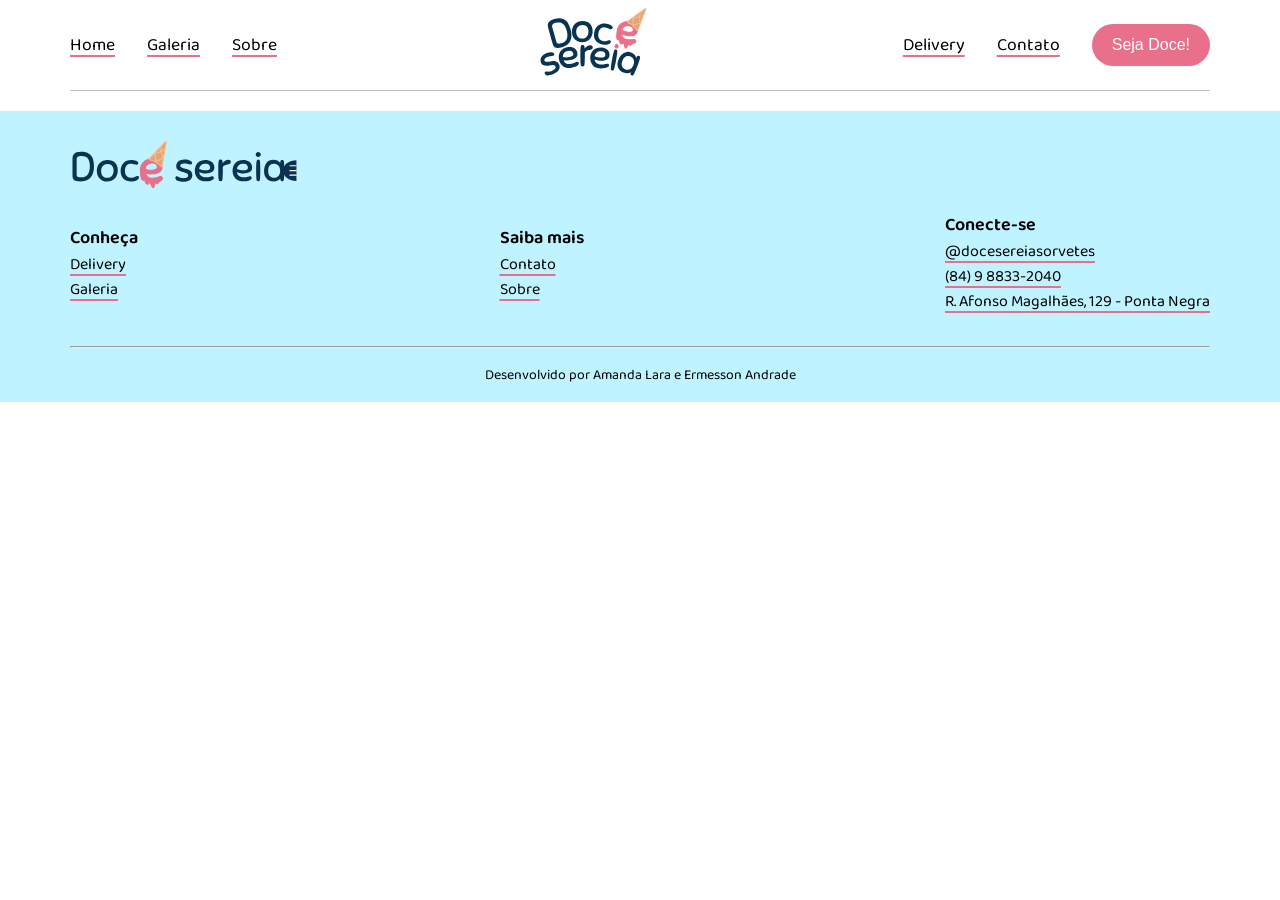
==== index.html @ 3582ae05 "responsive header" ====
<!DOCTYPE html>
<html lang="pt-br">
<head>
    <meta charset="UTF-8">
    <meta name="viewport" content="width=device-width, initial-scale=1.0">
    <title>Doce Sereia</title>
    <link rel="shortcut icon" href="assets/icons/favicon.png" type="image/x-icon">
    <link rel="stylesheet" href="../styles/main.css">
    <link rel="stylesheet" href="https://cdnjs.cloudflare.com/ajax/libs/font-awesome/5.15.4/css/all.min.css">
</head>
<body>
    <header class="">
        <div class="header-desktop container flex-row">
            <nav class="nav-header">
                <ul class="flex-row">
                    <li>
                        <a class="pink-underline" href="#">Home</a>
                    </li>
                    <li>
                        <a class="pink-underline" href="#">Galeria</a>
                    </li>
                    <li>
                        <a class="pink-underline" href="#">Sobre</a>
                    </li>
                </ul>
            </nav>

            <figure class="logo-header">
                <img src="../assets/vectors/logo-vertical.svg" alt="Logo vertical da Doce Sereia">
            </figure>
            <nav class="nav-header flex-row">
                <ul class="flex-row">
                    <li>
                        <a class="pink-underline" href="#">Delivery</a>
                    </li>
                    <li>
                        <a class="pink-underline" href="#">Contato</a>
                    </li>
                </ul>

                <button class="seja-doce-button">
                    <a href="#">Seja Doce!</a>
                </button>
            </nav>
        </div>
        <div class="header-mobile">
            <figure class="logo-header-mobile">
                <img src="../assets/vectors/logo-horizontal.svg" alt="">
            </figure>

            <div class="dropdown">
                <button class="dropbtn">
                    <i class="fa fa-bars"></i>
                </button>
                <div class="dropdown-content">
                    <a href="#">Home</a>
                    <a href="#">Galeria</a>
                    <a href="#">Sobre</a>
                    <a href="#">Delivery</a>
                    <a href="#">Contato</a>
                    <a href="#">Seja Doce</a>
                </div>
            </div>
        </div>
    </header>

    <footer class="flex-column">
        <div class="footer-content">
            <figure class="logo-footer">
                <img src="../assets/vectors/logo-horizontal.svg" alt="Logo Horizontal da Doce Sereia">
            </figure>
    
            <div class="info-wrapper-footer">
                <!-- ADICIONAR ÍCONES COM FONT AWESOME DEPOIS -->
                <div class="footer-discover">
                    <ul>
                        <li class="footer-section-title">Conheça</li>
                        <li class="pink-underline">
                            <i></i><a href="#">Delivery</a>
                        </li>
                        <li class="pink-underline">
                            <i></i><a href="#">Galeria</a>
                        </li>
                    </ul>
                </div>
                <div class="footer-findout-more">
                    <ul>
                        <li class="footer-section-title">Saiba mais</li>
                        <li class="pink-underline">
                            <a href="#">Contato</a>
                        </li>
                        <li class="pink-underline">
                            <a href="#">Sobre</a>
                        </li>
                    </ul>
                </div>
                <div class="connect">
                    <ul>
                        <li class="footer-section-title">Conecte-se</li>
                        <li class="pink-underline">
                            <i></i><a href="#">@docesereiasorvetes</a>
                        </li>
                        <li class="pink-underline">
                            <i></i><a href="#">(84) 9 8833-2040</a>
                        </li>
                        <li class="pink-underline">
                            <i></i><a href="#">R. Afonso Magalhães, 129 - Ponta Negra</a>
                        </li>
                    </ul>
                </div>
            </div>

            <div class="credits">
                <hr class="footer-divider flex-column">
                <p>Desenvolvido por Amanda Lara e Ermesson Andrade</p>
            </div>
        </div>
    </footer> 

    <script>
        document.addEventListener("DOMContentLoaded", function() {
            var dropbtn = document.querySelector(".dropbtn");
            var dropdownContent = document.querySelector(".dropdown-content");
    
            dropbtn.addEventListener("click", function() {
                dropdownContent.style.display = (dropdownContent.style.display === "block") ? "none" : "block";
            });
    
            window.addEventListener("click", function(event) {
                if (!event.target.closest(".dropdown")) {
                    dropdownContent.style.display = "none";
                }
            });
        });
    </script>
    
</body>
</html>
---- styles/main.css ----
@import url('https://fonts.googleapis.com/css2?family=Baloo+Thambi+2:wght@400..800&display=swap');
@import url('variables.css');
@import url('reset.css');
@import url('header-footer.css');


body {
  display: flex;
  flex-direction: column;
  min-height: 100vh;
  align-items: center;

  font-family: var(--main-font);
  font-size: var(--main-font-size);

  gap: 20px;
}

.container {
  width: clamp(300px, 1140px, 1140px);
  margin: 0 auto;
}

.flex-row {
  display: flex;
  flex-direction: row;
  justify-content: space-between;
  align-items: center;
  height: fit-content;
  gap: 32px;
}

.flex-column {
  display: flex;
  flex-direction: column;
  justify-content: space-between;
  align-items: center;
  height: fit-content;
  gap: 32px;
}

.pink-underline {
  color: black;
  transition-duration: 0.2s;
  text-decoration: underline var(--main-pink);
  text-decoration-thickness: 2px;
  text-underline-offset: 5px;

  &:hover {
    transition-duration: 0.2s;
    color: var(--main-pink);
    cursor: pointer;
  }
}

@media screen and (max-width: 1140px) {
  body {
    display: flex;
    flex-direction: column;
    align-items: center;
    gap: 10px;
  }

  .container {
    width: 600px;
  }
}
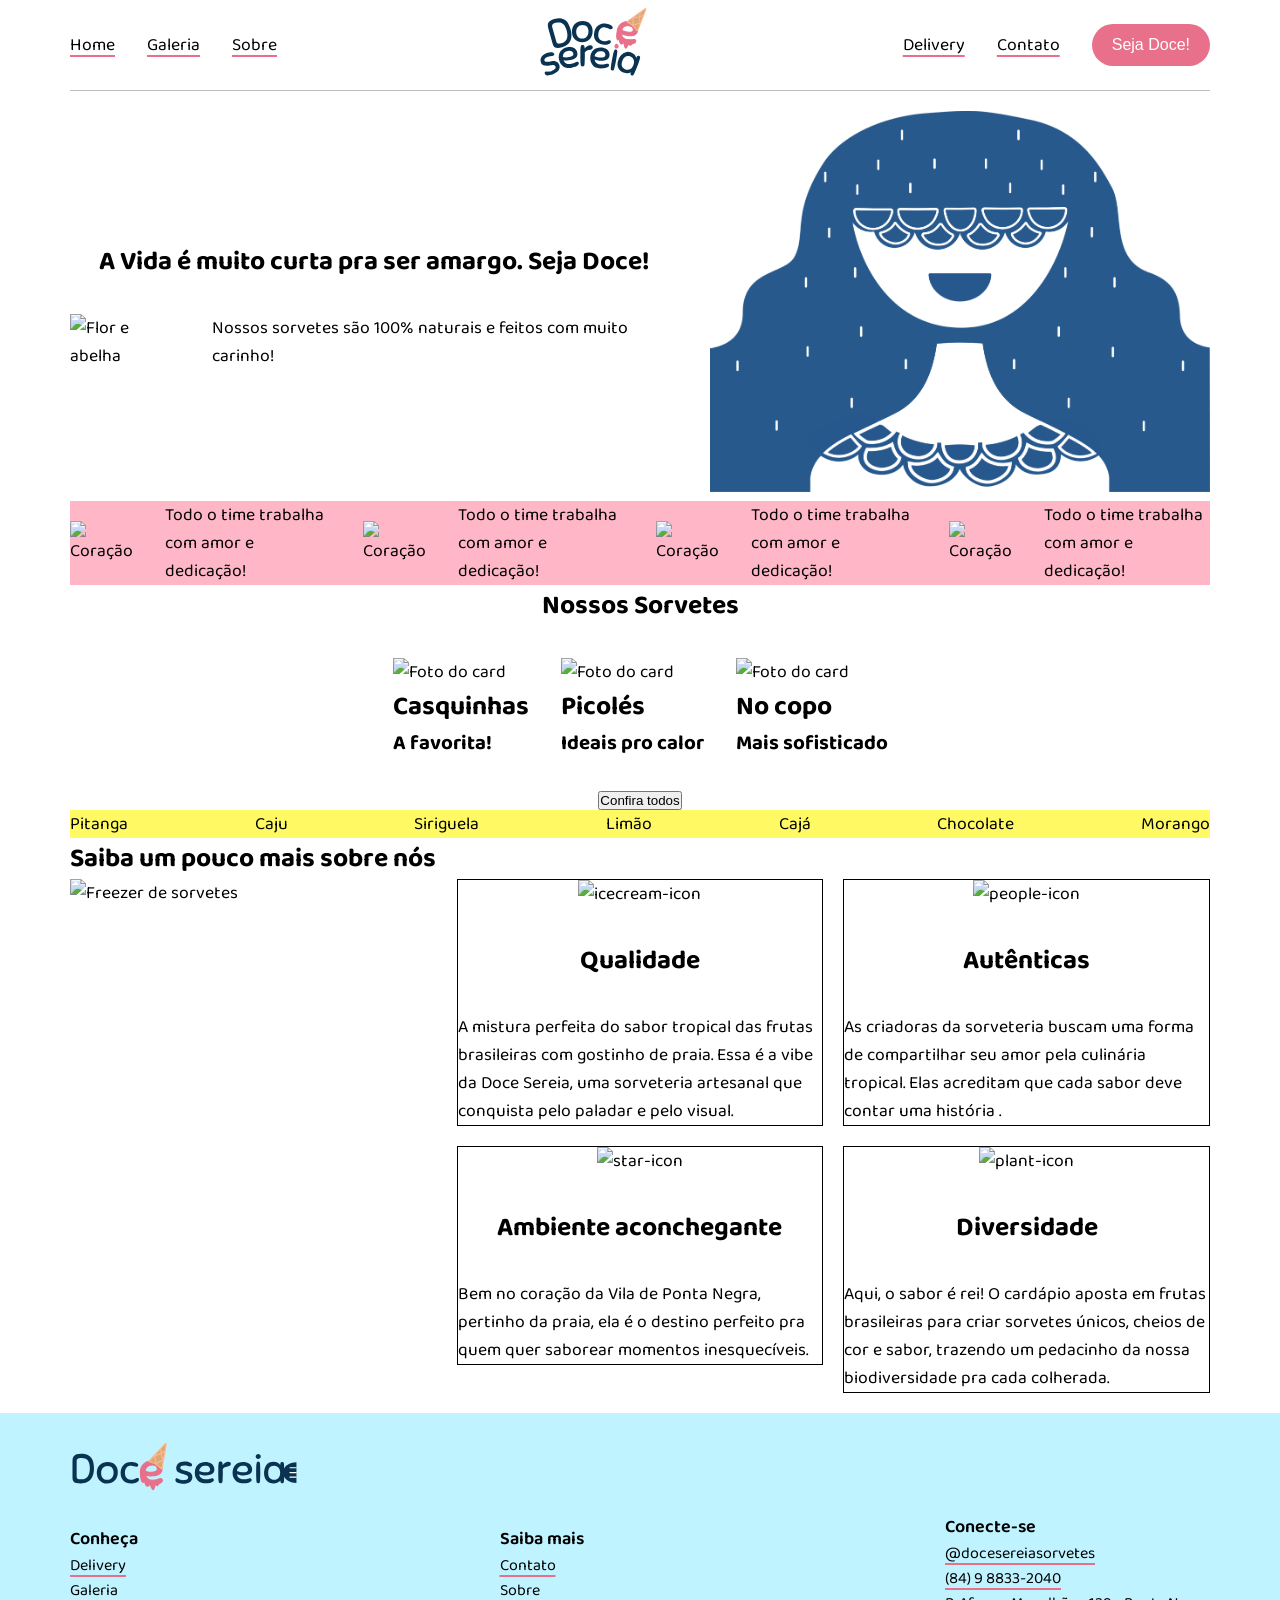
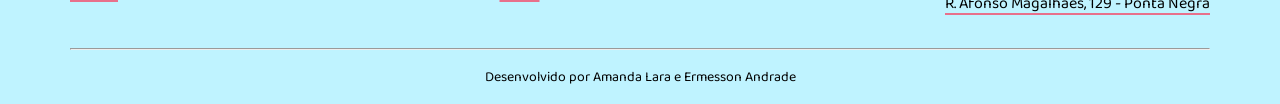
==== commit d9d13757: "home layout" ====
--- a/index.html
+++ b/index.html
@@ -63,6 +63,109 @@
             </div>
         </div>
     </header>
+    
+    <main class="container">
+        <section class="hero flex-row">
+            <div class="flex-column">
+                <h1>
+                    A Vida é muito curta pra ser amargo. Seja Doce!
+                </h1>
+                <div class="flex-row">
+                    <figure>
+                        <img src="" alt="Flor e abelha">
+                    </figure>
+                    <p>
+                        Nossos sorvetes são 100% naturais e feitos com muito carinho!
+                    </p>
+                </div>
+            </div>
+            <figure>
+                <img src="assets/vectors/vector-sereia.png" alt="Doce Sereia" width="500px">
+            </figure>
+        </section>
+
+        <div class="transition transition-home-1 flex-row">
+            <div class="transition-1-message flex-row">
+                <figure><img src="" alt="Coração"></figure>
+                <p>Todo o time trabalha com amor e dedicação!</p>
+            </div>
+            <div class="transition-1-message flex-row">
+                <figure><img src="" alt="Coração"></figure>
+                <p>Todo o time trabalha com amor e dedicação!</p>
+            </div>
+            <div class="transition-1-message flex-row">
+                <figure><img src="" alt="Coração"></figure>
+                <p>Todo o time trabalha com amor e dedicação!</p>
+            </div>
+            <div class="transition-1-message flex-row">
+                <figure><img src="" alt="Coração"></figure>
+                <p>Todo o time trabalha com amor e dedicação!</p>
+            </div>
+        </div>
+
+        <section class="our-icecreams flex-column">
+            <h1>Nossos Sorvetes</h1>
+            <div class="icecreams-cards-wrapper flex-row">
+                <div class="icecream-card">
+                    <img src="" alt="Foto do card">
+                    <h2>Casquinhas</h2>
+                    <h3>A favorita!</h3>
+                </div>
+                <div class="icecream-card">
+                    <img src="" alt="Foto do card">
+                    <h2>Picolés</h2>
+                    <h3>Ideais pro calor</h3>
+                </div>
+                <div class="icecream-card">
+                    <img src="" alt="Foto do card">
+                    <h2>No copo</h2>
+                    <h3>Mais sofisticado</h3>
+                </div>
+            </div>
+            <button>
+                Confira todos
+            </button>
+        </section>
+        
+        <div class="transition transition-home-2 flex-row">
+            <p class="transition-flavour">Pitanga</p>
+            <p class="transition-flavour">Caju</p>
+            <p class="transition-flavour">Siriguela</p>
+            <p class="transition-flavour">Limão</p>
+            <p class="transition-flavour">Cajá</p>
+            <p class="transition-flavour">Chocolate</p>
+            <p class="transition-flavour">Morango</p>
+        </div>
+
+        <section class="know-more grid">
+            <h1>Saiba um pouco mais sobre nós</h1>
+            <div class="know-more-content">
+                <figure>
+                    <img src="assets/imgs/sorvetes.png" alt="Freezer de sorvetes" width="500px">
+                </figure>
+                <div class="know-more-card flex-column">
+                    <figure><img src="" alt="icecream-icon"></figure>
+                    <h2>Qualidade</h2>
+                    <p>A mistura perfeita do sabor tropical das frutas brasileiras com gostinho de praia. Essa é a vibe da Doce Sereia, uma sorveteria artesanal que conquista pelo paladar e pelo visual.</p>
+                </div>
+                <div class="know-more-card flex-column">
+                    <figure><img src="" alt="people-icon"></figure>
+                    <h2>Autênticas</h2>
+                    <p>As criadoras da sorveteria buscam uma forma de compartilhar seu amor pela culinária tropical. Elas acreditam que cada sabor deve contar uma história .</p>
+                </div>
+                <div class="know-more-card flex-column">
+                    <figure><img src="" alt="star-icon"></figure>
+                    <h2>Ambiente aconchegante</h2>
+                    <p>Bem no coração da Vila de Ponta Negra, pertinho da praia, ela é o destino perfeito pra quem quer saborear momentos inesquecíveis.</p>
+                </div>
+                <div class="know-more-card flex-column">
+                    <figure><img src="" alt="plant-icon"></figure>
+                    <h2>Diversidade</h2>
+                    <p>Aqui, o sabor é rei! O cardápio aposta em frutas brasileiras para criar sorvetes únicos, cheios de cor e sabor, trazendo um pedacinho da nossa biodiversidade pra cada colherada.</p>
+                </div>
+            </div>
+        </section>
+    </main>
 
     <footer class="flex-column">
         <div class="footer-content">
--- a/styles/main.css
+++ b/styles/main.css
@@ -2,7 +2,7 @@
 @import url('variables.css');
 @import url('reset.css');
 @import url('header-footer.css');
-
+@import url('home.css');
 
 body {
   display: flex;
@@ -39,6 +39,10 @@
   gap: 32px;
 }
 
+.grid {
+  display: grid;
+}
+
 .pink-underline {
   color: black;
   transition-duration: 0.2s;
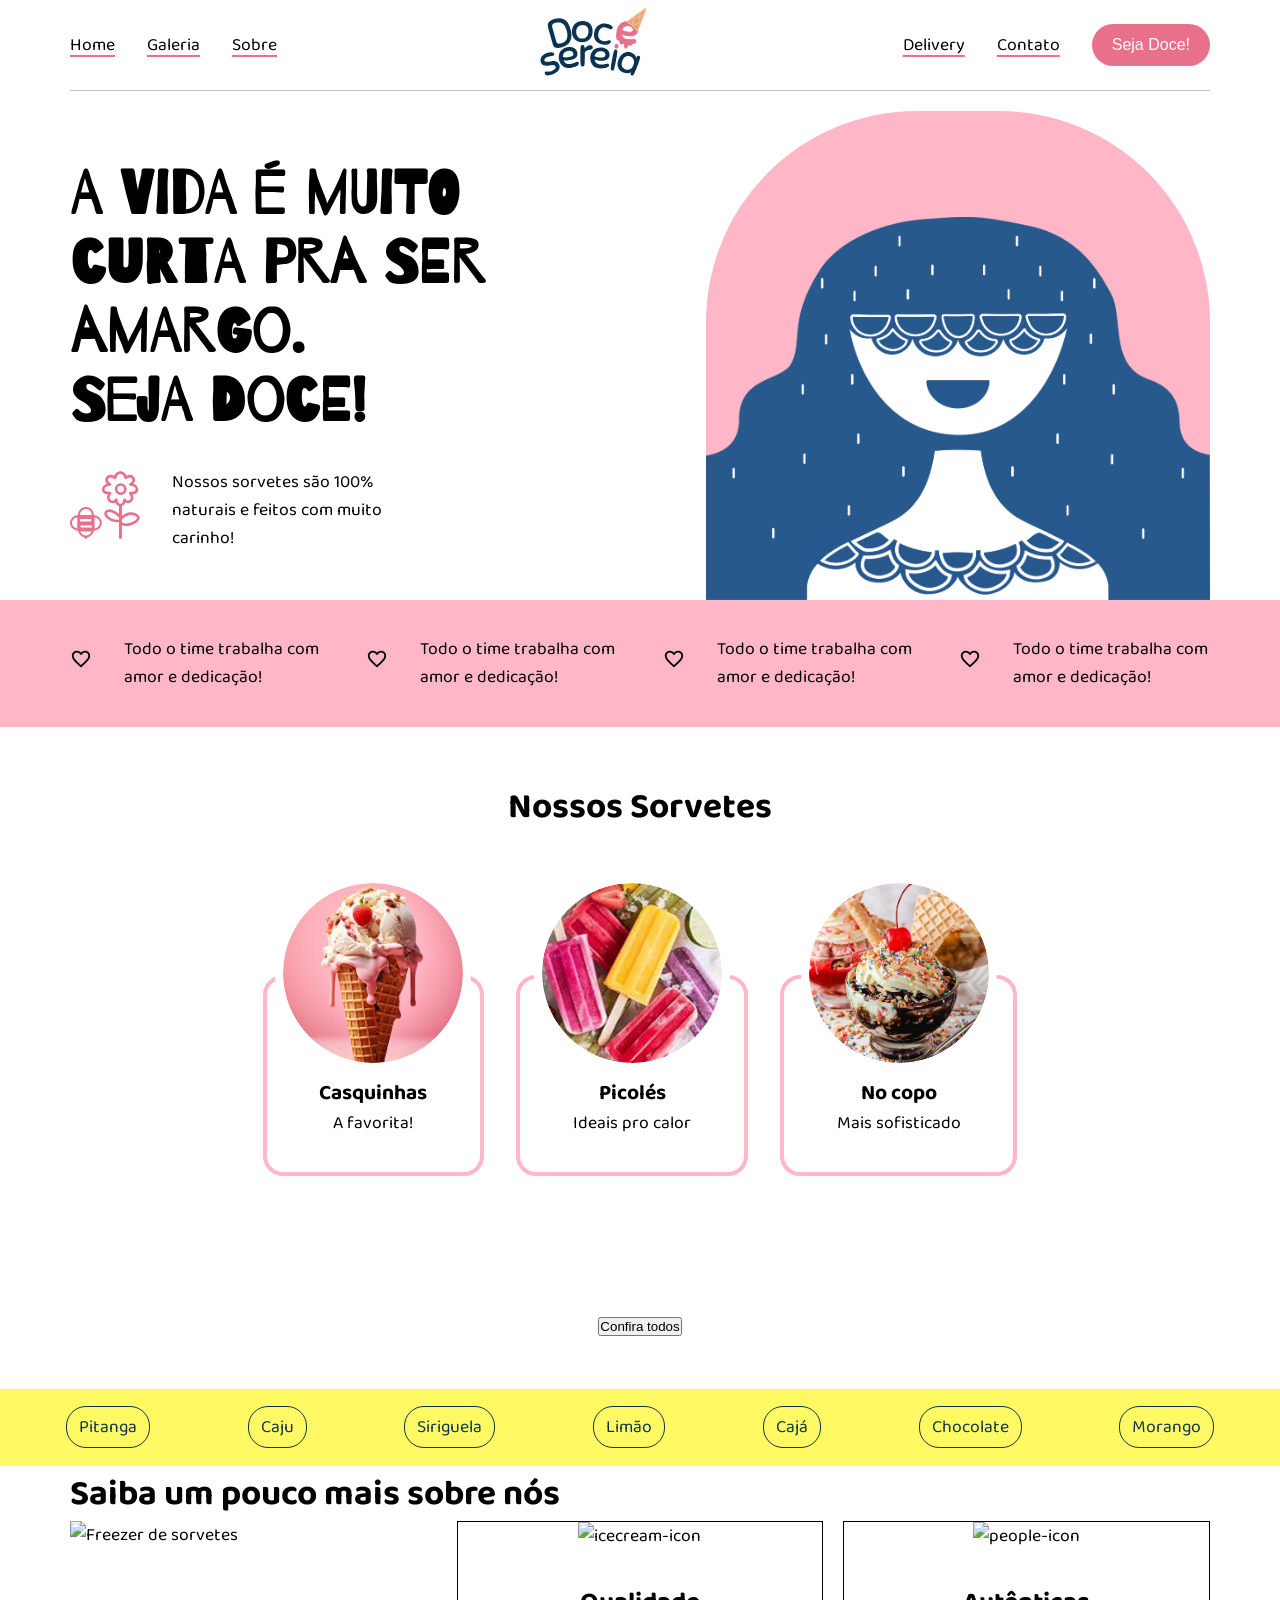
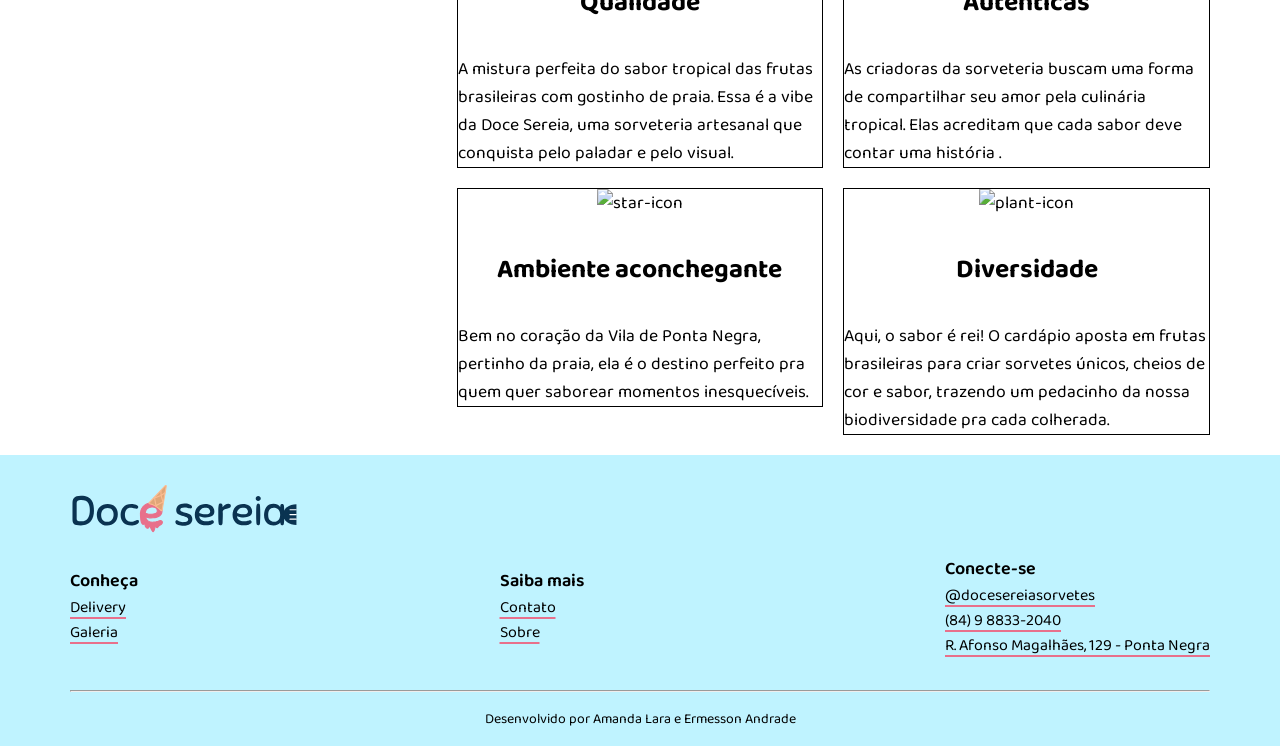
==== commit 5d707f60: "some style in home" ====
--- a/index.html
+++ b/index.html
@@ -64,60 +64,60 @@
         </div>
     </header>
     
-    <main class="container">
-        <section class="hero flex-row">
-            <div class="flex-column">
+    <main>
+        <section class="hero flex-row container">
+            <div class="flex-column hero-texts">
                 <h1>
-                    A Vida é muito curta pra ser amargo. Seja Doce!
+                    A Vida é muito curta pra ser amargo.<br> Seja Doce!
                 </h1>
-                <div class="flex-row">
+                <div class="flex-row hero-section-subtext">
                     <figure>
-                        <img src="" alt="Flor e abelha">
+                        <img src="assets/vectors/flower-bee.svg" alt="Flor e abelha" class="flower-bee">
                     </figure>
                     <p>
                         Nossos sorvetes são 100% naturais e feitos com muito carinho!
                     </p>
                 </div>
             </div>
-            <figure>
-                <img src="assets/vectors/vector-sereia.png" alt="Doce Sereia" width="500px">
+            <figure class="main-image">
+                <img src="assets/vectors/vector-sereia.png" alt="Doce Sereia">
             </figure>
         </section>
 
         <div class="transition transition-home-1 flex-row">
             <div class="transition-1-message flex-row">
-                <figure><img src="" alt="Coração"></figure>
-                <p>Todo o time trabalha com amor e dedicação!</p>
-            </div>
-            <div class="transition-1-message flex-row">
-                <figure><img src="" alt="Coração"></figure>
-                <p>Todo o time trabalha com amor e dedicação!</p>
-            </div>
-            <div class="transition-1-message flex-row">
-                <figure><img src="" alt="Coração"></figure>
-                <p>Todo o time trabalha com amor e dedicação!</p>
-            </div>
-            <div class="transition-1-message flex-row">
-                <figure><img src="" alt="Coração"></figure>
-                <p>Todo o time trabalha com amor e dedicação!</p>
-            </div>
-        </div>
-
-        <section class="our-icecreams flex-column">
+                <figure><img src="assets/icons/heart.svg" alt="Coração"></figure>
+                <p>Todo o time trabalha com amor e dedicação!</p>
+            </div>
+            <div class="transition-1-message flex-row">
+                <figure><img src="assets/icons/heart.svg" alt="Coração"></figure>
+                <p>Todo o time trabalha com amor e dedicação!</p>
+            </div>
+            <div class="transition-1-message flex-row">
+                <figure><img src="assets/icons/heart.svg" alt="Coração"></figure>
+                <p>Todo o time trabalha com amor e dedicação!</p>
+            </div>
+            <div class="transition-1-message flex-row">
+                <figure><img src="assets/icons/heart.svg" alt="Coração"></figure>
+                <p>Todo o time trabalha com amor e dedicação!</p>
+            </div>
+        </div>
+
+        <section class="our-icecreams flex-column container">
             <h1>Nossos Sorvetes</h1>
             <div class="icecreams-cards-wrapper flex-row">
                 <div class="icecream-card">
-                    <img src="" alt="Foto do card">
+                    <img src="assets/others/casquinhas.png" alt="Foto do card" class="icecream-card-img">
                     <h2>Casquinhas</h2>
                     <h3>A favorita!</h3>
                 </div>
                 <div class="icecream-card">
-                    <img src="" alt="Foto do card">
+                    <img src="assets/others/picoles.png" alt="Foto do card" class="icecream-card-img">
                     <h2>Picolés</h2>
                     <h3>Ideais pro calor</h3>
                 </div>
                 <div class="icecream-card">
-                    <img src="" alt="Foto do card">
+                    <img src="assets/others/tacas.png" alt="Foto do card" class="icecream-card-img">
                     <h2>No copo</h2>
                     <h3>Mais sofisticado</h3>
                 </div>
@@ -137,7 +137,7 @@
             <p class="transition-flavour">Morango</p>
         </div>
 
-        <section class="know-more grid">
+        <section class="know-more grid container">
             <h1>Saiba um pouco mais sobre nós</h1>
             <div class="know-more-content">
                 <figure>
@@ -236,6 +236,5 @@
             });
         });
     </script>
-    
 </body>
 </html>
--- a/styles/main.css
+++ b/styles/main.css
@@ -1,4 +1,5 @@
 @import url('https://fonts.googleapis.com/css2?family=Baloo+Thambi+2:wght@400..800&display=swap');
+@import url('https://fonts.googleapis.com/css?family=Barrio:wght@400..800&display=swap');
 @import url('variables.css');
 @import url('reset.css');
 @import url('header-footer.css');
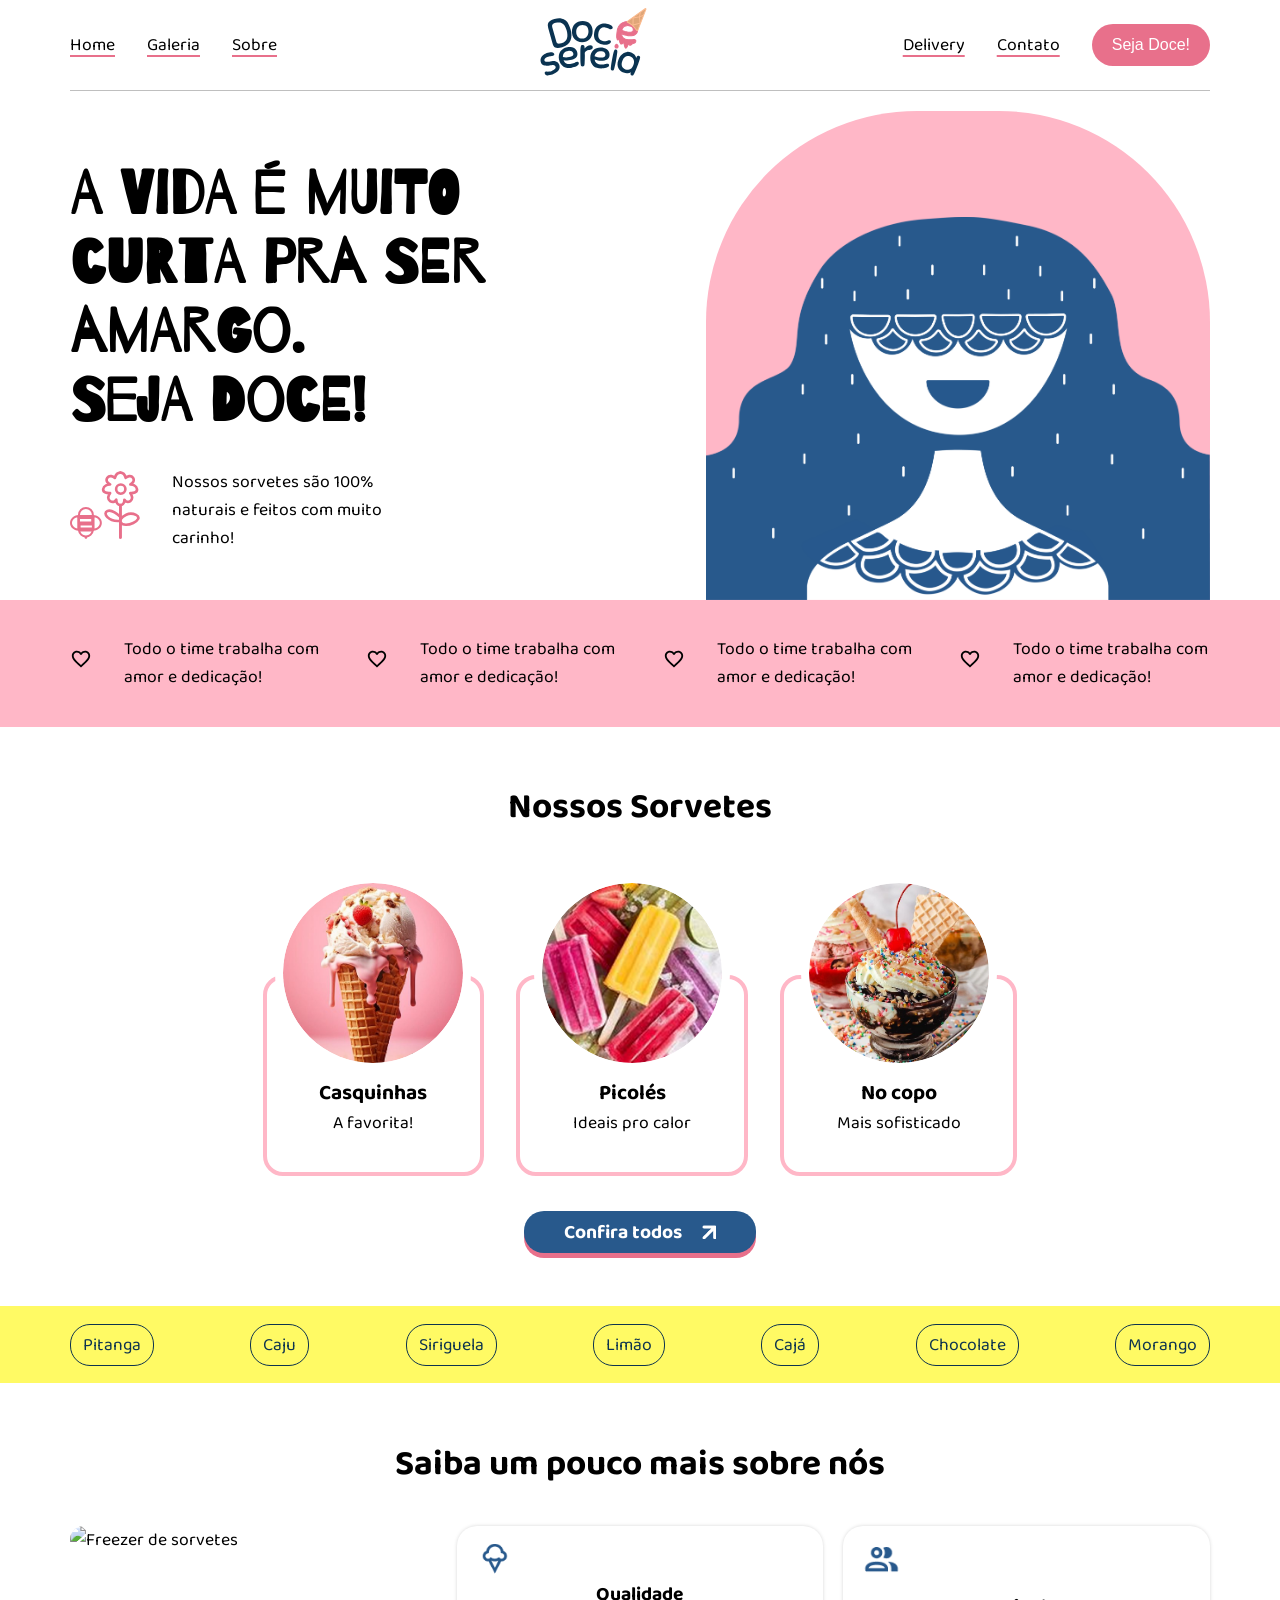
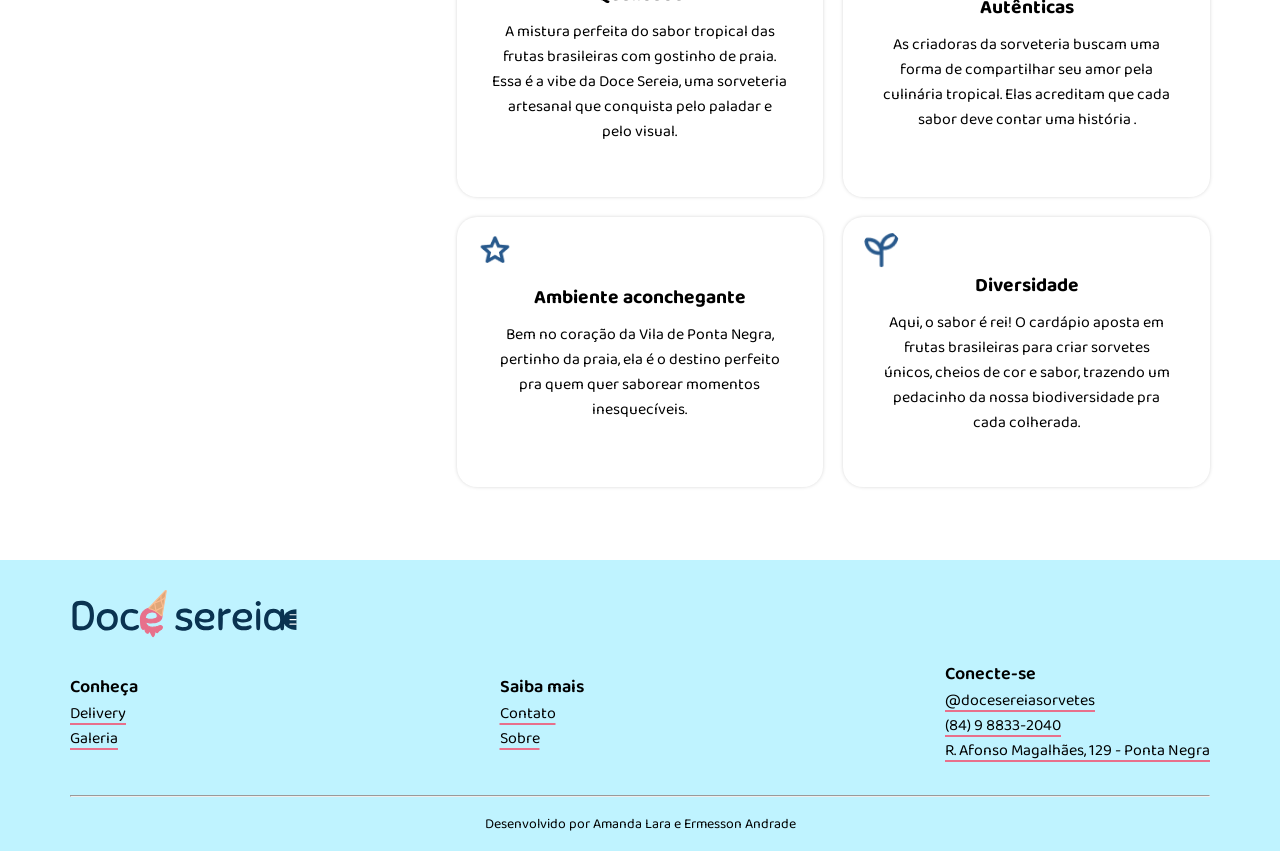
==== commit 27d9cc95: "almost finished home page" ====
--- a/index.html
+++ b/index.html
@@ -122,9 +122,10 @@
                     <h3>Mais sofisticado</h3>
                 </div>
             </div>
-            <button>
-                Confira todos
-            </button>
+            
+            <a href="#" class="all-flavours-button">
+                Confira todos <img src="assets/icons/arrow.png" alt="Seta">
+            </a>
         </section>
         
         <div class="transition transition-home-2 flex-row">
@@ -137,29 +138,29 @@
             <p class="transition-flavour">Morango</p>
         </div>
 
-        <section class="know-more grid container">
+        <section class="know-more flex-column container">
             <h1>Saiba um pouco mais sobre nós</h1>
-            <div class="know-more-content">
+            <div class="know-more-content grid">
                 <figure>
                     <img src="assets/imgs/sorvetes.png" alt="Freezer de sorvetes" width="500px">
                 </figure>
                 <div class="know-more-card flex-column">
-                    <figure><img src="" alt="icecream-icon"></figure>
+                    <figure><img src="assets/icons/icecream_icon.png" alt="icecream-icon"></figure>
                     <h2>Qualidade</h2>
                     <p>A mistura perfeita do sabor tropical das frutas brasileiras com gostinho de praia. Essa é a vibe da Doce Sereia, uma sorveteria artesanal que conquista pelo paladar e pelo visual.</p>
                 </div>
                 <div class="know-more-card flex-column">
-                    <figure><img src="" alt="people-icon"></figure>
+                    <figure><img src="assets/icons/people_icon.png" alt="people-icon"></figure>
                     <h2>Autênticas</h2>
                     <p>As criadoras da sorveteria buscam uma forma de compartilhar seu amor pela culinária tropical. Elas acreditam que cada sabor deve contar uma história .</p>
                 </div>
                 <div class="know-more-card flex-column">
-                    <figure><img src="" alt="star-icon"></figure>
+                    <figure><img src="assets/icons/star_icon.png" alt="star-icon"></figure>
                     <h2>Ambiente aconchegante</h2>
                     <p>Bem no coração da Vila de Ponta Negra, pertinho da praia, ela é o destino perfeito pra quem quer saborear momentos inesquecíveis.</p>
                 </div>
                 <div class="know-more-card flex-column">
-                    <figure><img src="" alt="plant-icon"></figure>
+                    <figure><img src="assets/icons/diversidade_icon.png" alt="plant-icon"></figure>
                     <h2>Diversidade</h2>
                     <p>Aqui, o sabor é rei! O cardápio aposta em frutas brasileiras para criar sorvetes únicos, cheios de cor e sabor, trazendo um pedacinho da nossa biodiversidade pra cada colherada.</p>
                 </div>
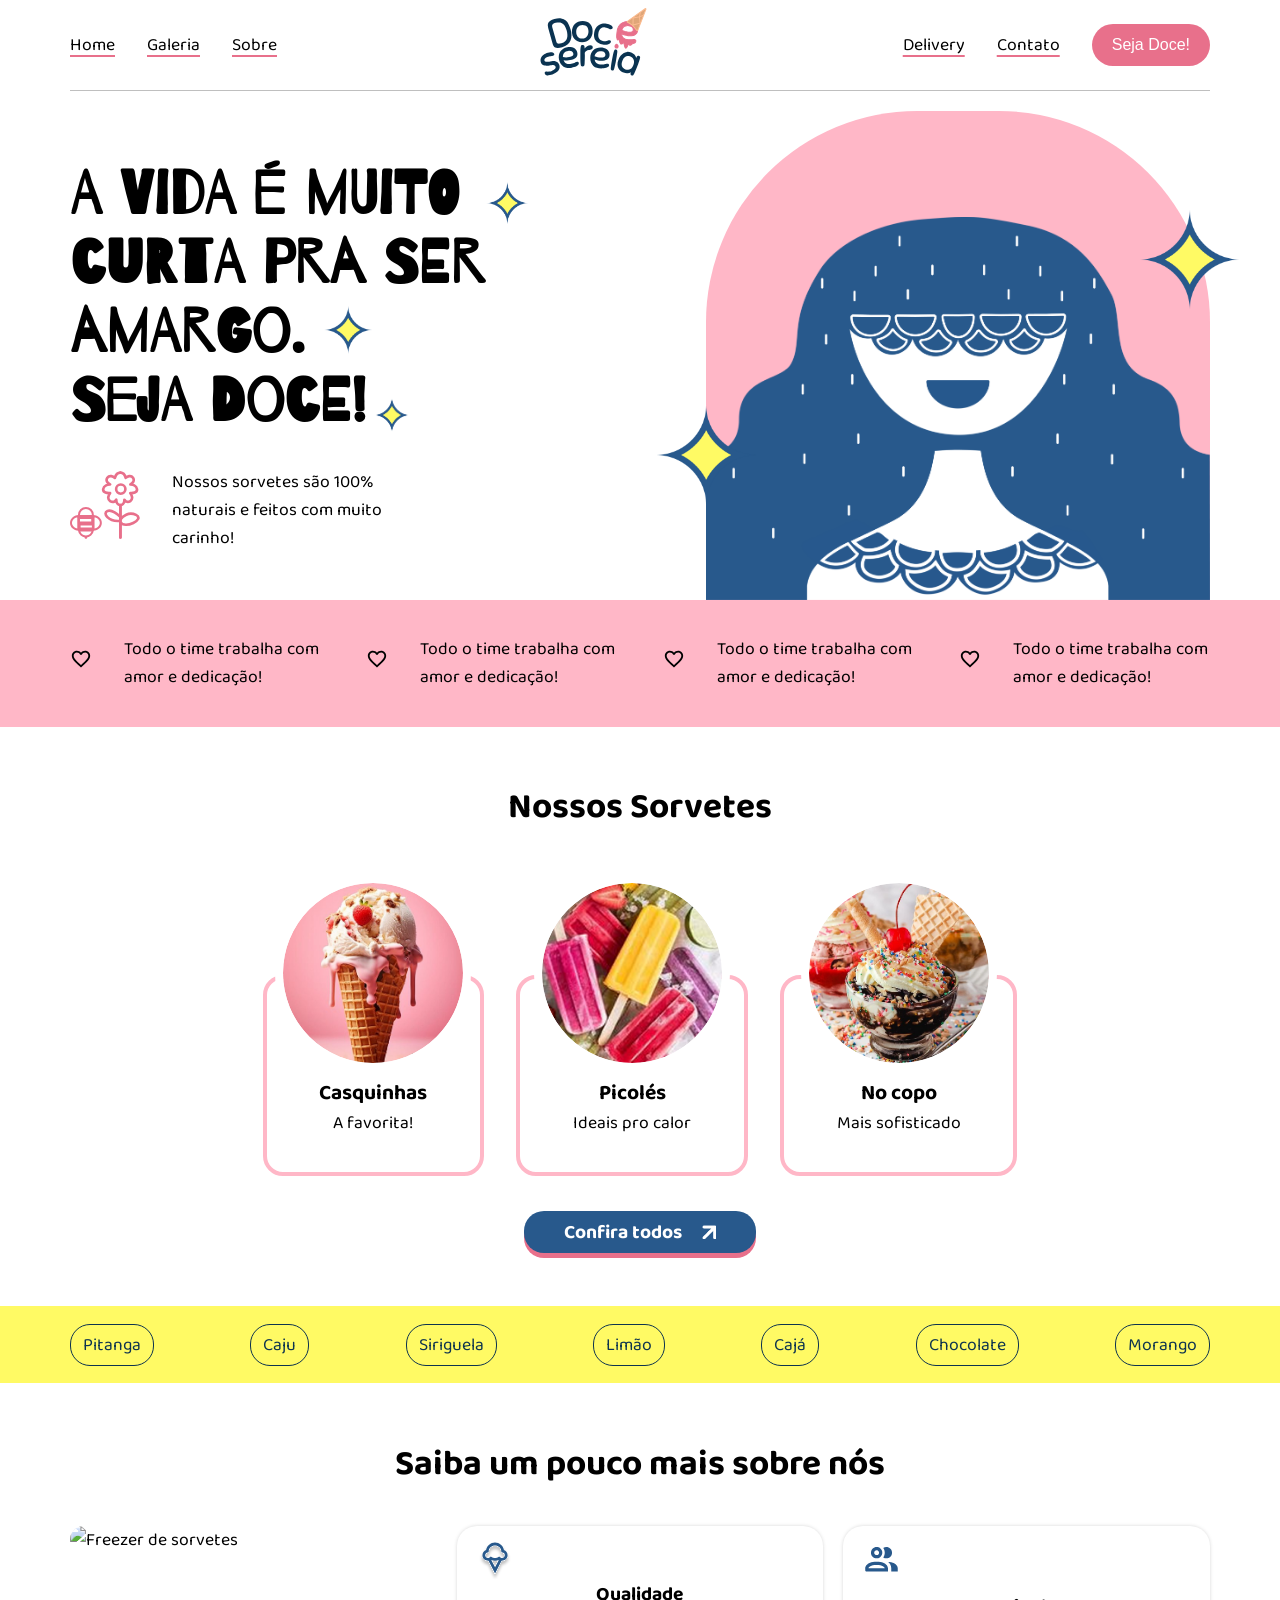
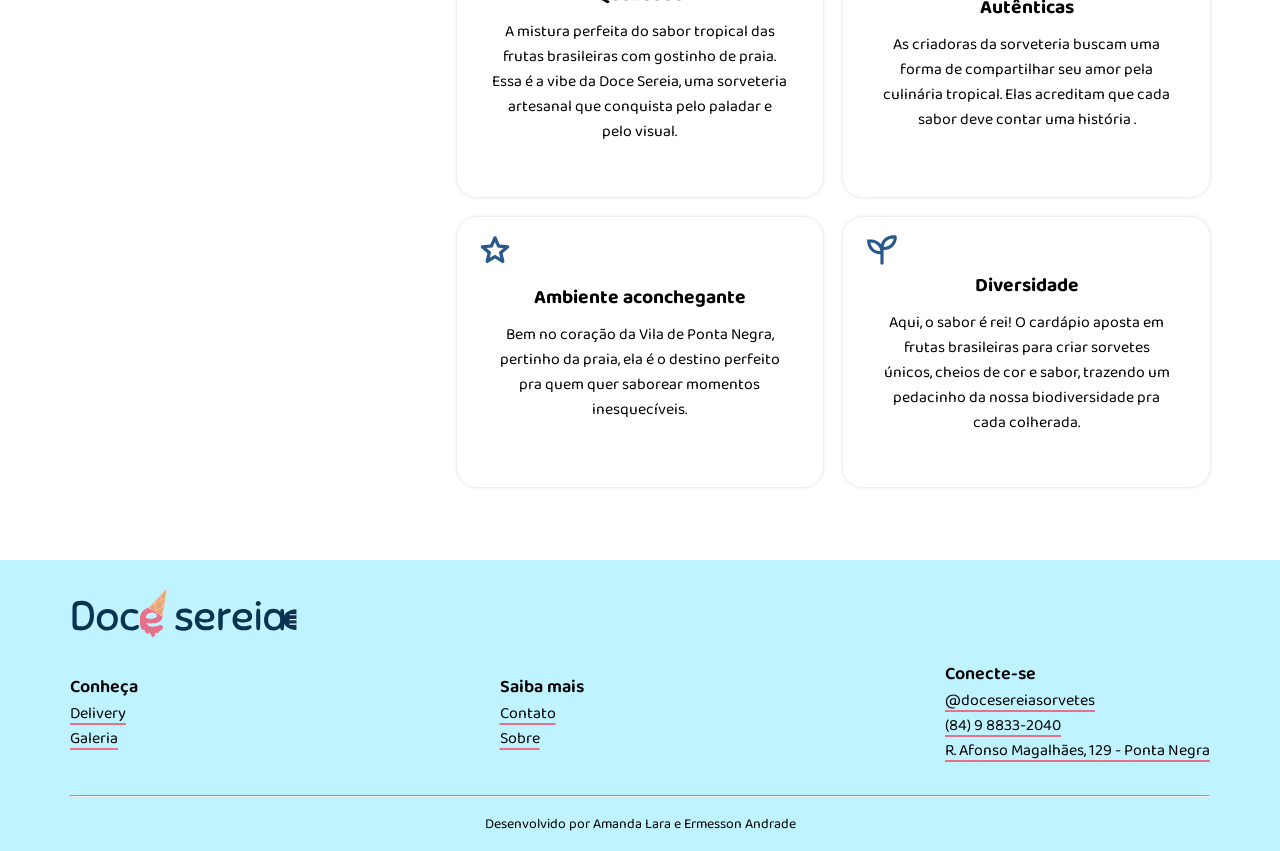
==== commit 79381276: "home done" ====
--- a/index.html
+++ b/index.html
@@ -68,7 +68,10 @@
         <section class="hero flex-row container">
             <div class="flex-column hero-texts">
                 <h1>
-                    A Vida é muito curta pra ser amargo.<br> Seja Doce!
+                    A Vida é muito<span><img src="assets/icons/shine.png" alt="Estrela" class="shine shine-3"></span>   
+                    curta pra ser 
+                    amargo.<span><img src="assets/icons/shine.png" alt="Estrela" class="shine shine-4"></span><br>
+                    Seja Doce!<span><img src="assets/icons/shine.png" alt="Estrela" class="shine shine-5"></span>
                 </h1>
                 <div class="flex-row hero-section-subtext">
                     <figure>
@@ -80,6 +83,8 @@
                 </div>
             </div>
             <figure class="main-image">
+                <img src="assets/icons/shine.png" alt="Estrela" class="shine shine-1">
+                <img src="assets/icons/shine.png" alt="Estrela" class="shine shine-2">
                 <img src="assets/vectors/vector-sereia.png" alt="Doce Sereia">
             </figure>
         </section>
@@ -145,22 +150,22 @@
                     <img src="assets/imgs/sorvetes.png" alt="Freezer de sorvetes" width="500px">
                 </figure>
                 <div class="know-more-card flex-column">
-                    <figure><img src="assets/icons/icecream_icon.png" alt="icecream-icon"></figure>
+                    <figure><img src="assets/icons/icecream-icon.svg" alt="icecream-icon"></figure>
                     <h2>Qualidade</h2>
                     <p>A mistura perfeita do sabor tropical das frutas brasileiras com gostinho de praia. Essa é a vibe da Doce Sereia, uma sorveteria artesanal que conquista pelo paladar e pelo visual.</p>
                 </div>
                 <div class="know-more-card flex-column">
-                    <figure><img src="assets/icons/people_icon.png" alt="people-icon"></figure>
+                    <figure><img src="assets/icons/people-icon.svg" alt="people-icon"></figure>
                     <h2>Autênticas</h2>
                     <p>As criadoras da sorveteria buscam uma forma de compartilhar seu amor pela culinária tropical. Elas acreditam que cada sabor deve contar uma história .</p>
                 </div>
                 <div class="know-more-card flex-column">
-                    <figure><img src="assets/icons/star_icon.png" alt="star-icon"></figure>
+                    <figure><img src="assets/icons/star-icon.svg" alt="star-icon"></figure>
                     <h2>Ambiente aconchegante</h2>
                     <p>Bem no coração da Vila de Ponta Negra, pertinho da praia, ela é o destino perfeito pra quem quer saborear momentos inesquecíveis.</p>
                 </div>
                 <div class="know-more-card flex-column">
-                    <figure><img src="assets/icons/diversidade_icon.png" alt="plant-icon"></figure>
+                    <figure><img src="assets/icons/plant-icon.svg" alt="plant-icon"></figure>
                     <h2>Diversidade</h2>
                     <p>Aqui, o sabor é rei! O cardápio aposta em frutas brasileiras para criar sorvetes únicos, cheios de cor e sabor, trazendo um pedacinho da nossa biodiversidade pra cada colherada.</p>
                 </div>
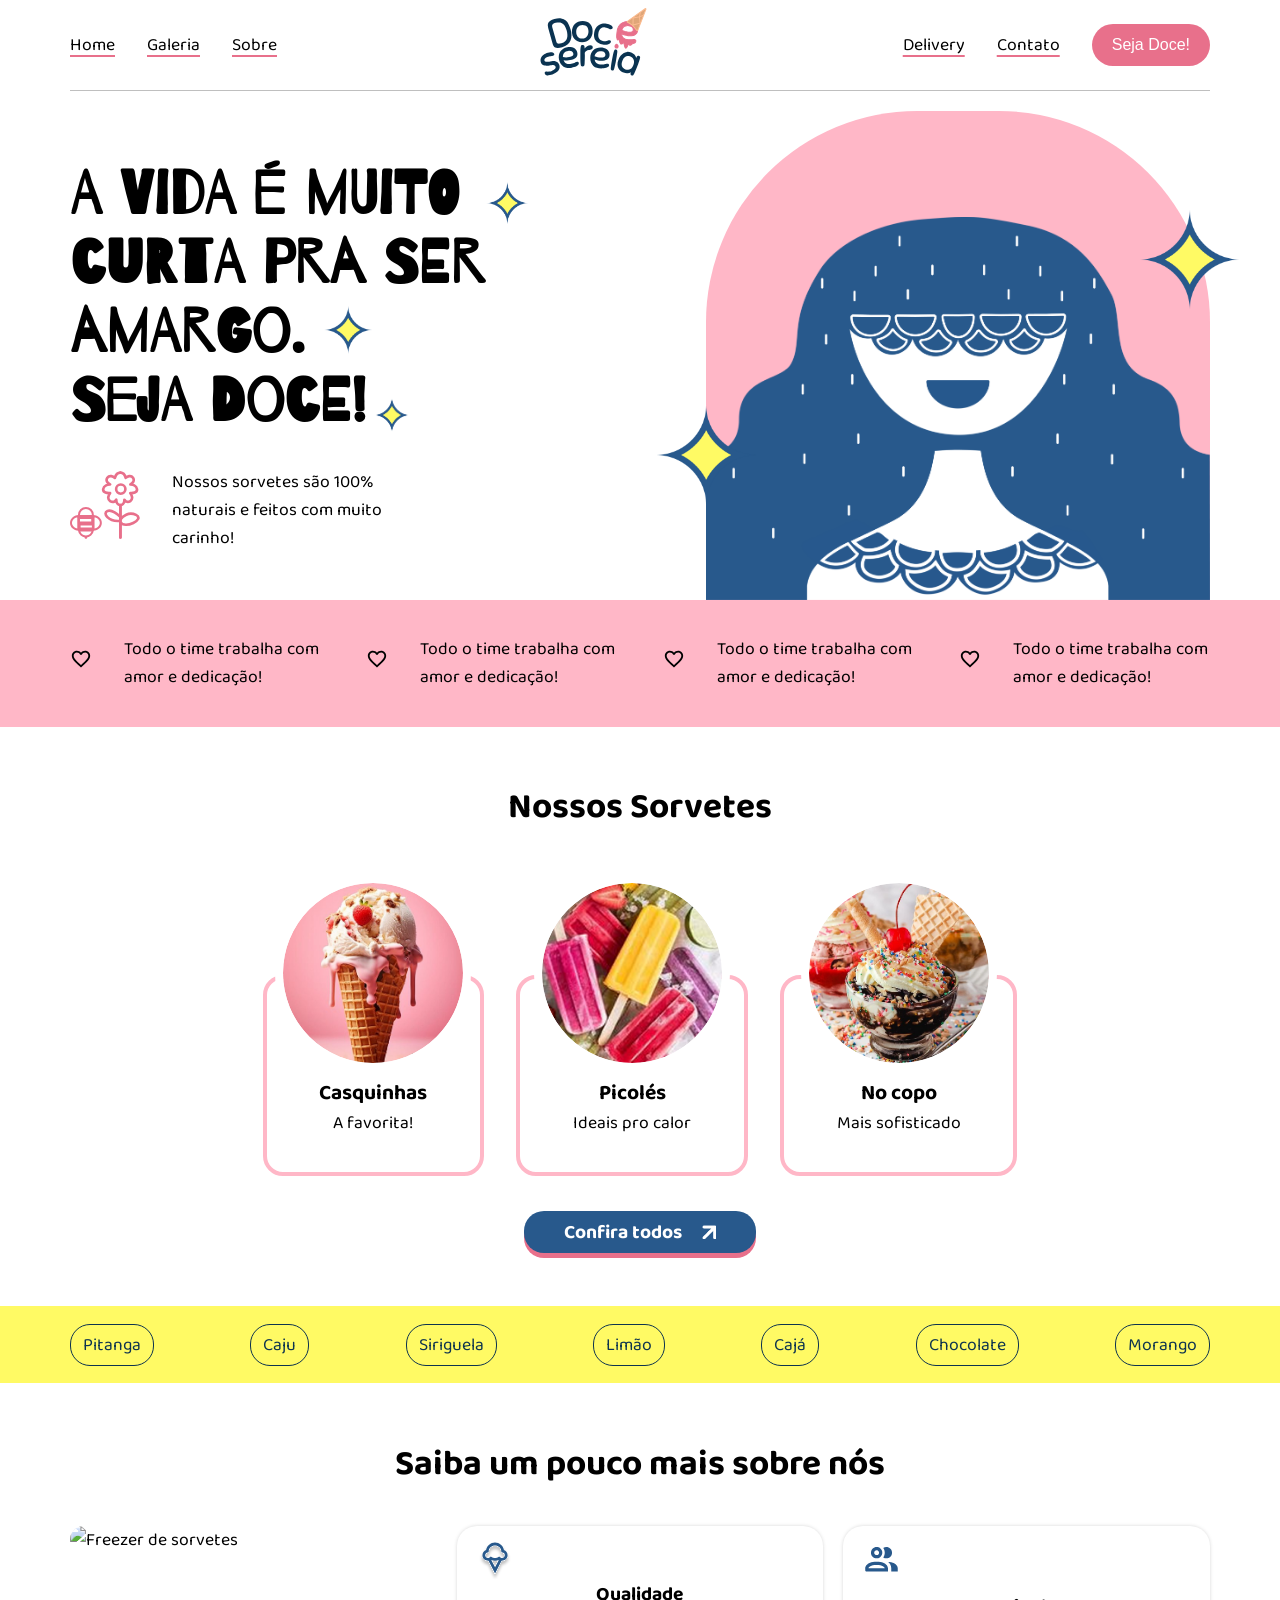
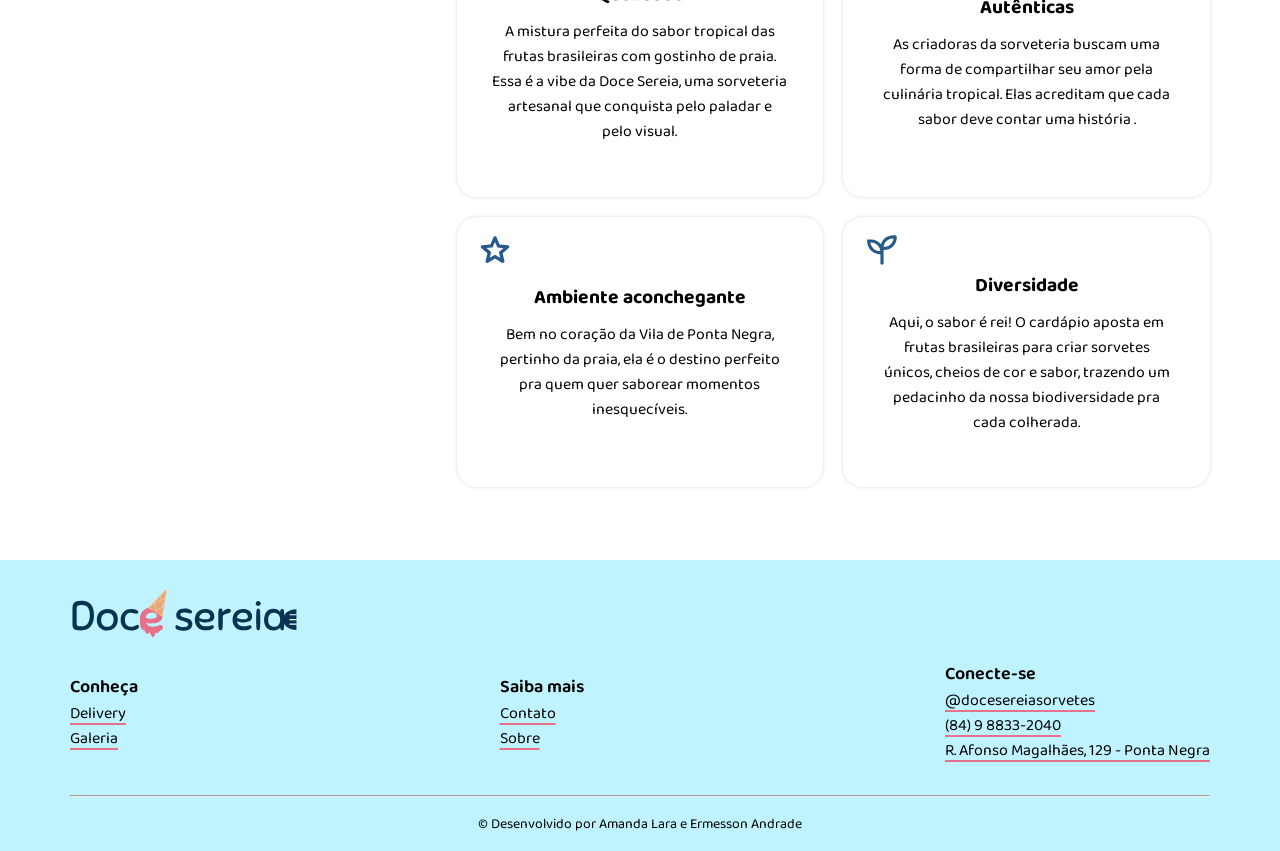
==== commit 11f65ee0: "delivery html structure" ====
--- a/index.html
+++ b/index.html
@@ -7,6 +7,7 @@
     <link rel="shortcut icon" href="assets/icons/favicon.png" type="image/x-icon">
     <link rel="stylesheet" href="../styles/main.css">
     <link rel="stylesheet" href="https://cdnjs.cloudflare.com/ajax/libs/font-awesome/5.15.4/css/all.min.css">
+    <script src="scripts/main.js"></script>
 </head>
 <body>
     <header class="">
@@ -53,12 +54,12 @@
                     <i class="fa fa-bars"></i>
                 </button>
                 <div class="dropdown-content">
-                    <a href="#">Home</a>
-                    <a href="#">Galeria</a>
-                    <a href="#">Sobre</a>
-                    <a href="#">Delivery</a>
-                    <a href="#">Contato</a>
-                    <a href="#">Seja Doce</a>
+                    <a href="index.html">Home</a>
+                    <a href="gallery.html">Galeria</a>
+                    <a href="about.html">Sobre</a>
+                    <a href="delivery.html">Delivery</a>
+                    <a href="contact.html">Contato</a>
+                    <a href="register.html">Seja Doce</a>
                 </div>
             </div>
         </div>
@@ -221,26 +222,9 @@
 
             <div class="credits">
                 <hr class="footer-divider flex-column">
-                <p>Desenvolvido por Amanda Lara e Ermesson Andrade</p>
+                <p>&copy; Desenvolvido por Amanda Lara e Ermesson Andrade</p>
             </div>
         </div>
     </footer> 
-
-    <script>
-        document.addEventListener("DOMContentLoaded", function() {
-            var dropbtn = document.querySelector(".dropbtn");
-            var dropdownContent = document.querySelector(".dropdown-content");
-    
-            dropbtn.addEventListener("click", function() {
-                dropdownContent.style.display = (dropdownContent.style.display === "block") ? "none" : "block";
-            });
-    
-            window.addEventListener("click", function(event) {
-                if (!event.target.closest(".dropdown")) {
-                    dropdownContent.style.display = "none";
-                }
-            });
-        });
-    </script>
 </body>
 </html>
--- a/styles/main.css
+++ b/styles/main.css
@@ -58,6 +58,20 @@
   }
 }
 
+.yellow-underline {
+  color: black;
+  transition-duration: 0.2s;
+  text-decoration: underline var(--main-yellow);
+  text-decoration-thickness: 2px;
+  text-underline-offset: 5px;
+
+  &:hover {
+    transition-duration: 0.2s;
+    color: var(--main-yellow);
+    cursor: pointer;
+  }
+}
+
 @media screen and (max-width: 1140px) {
   body {
     display: flex;
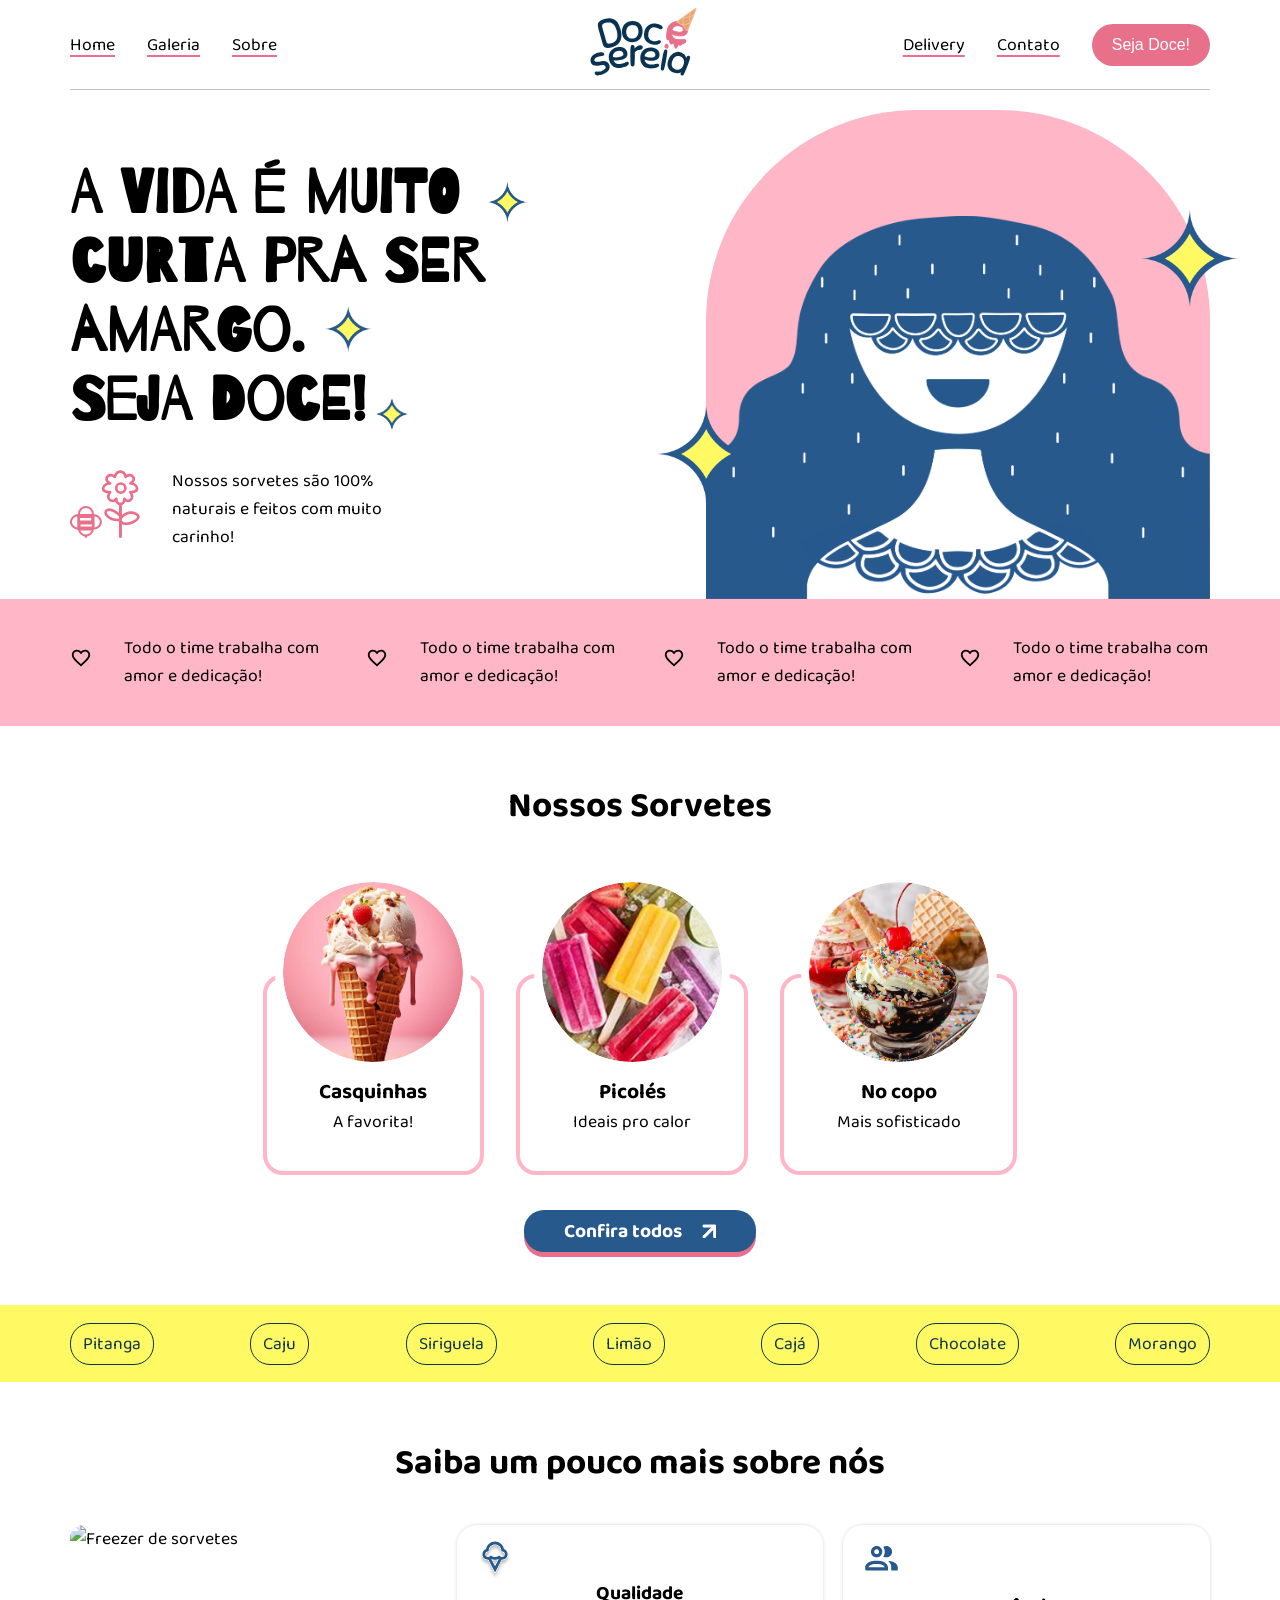
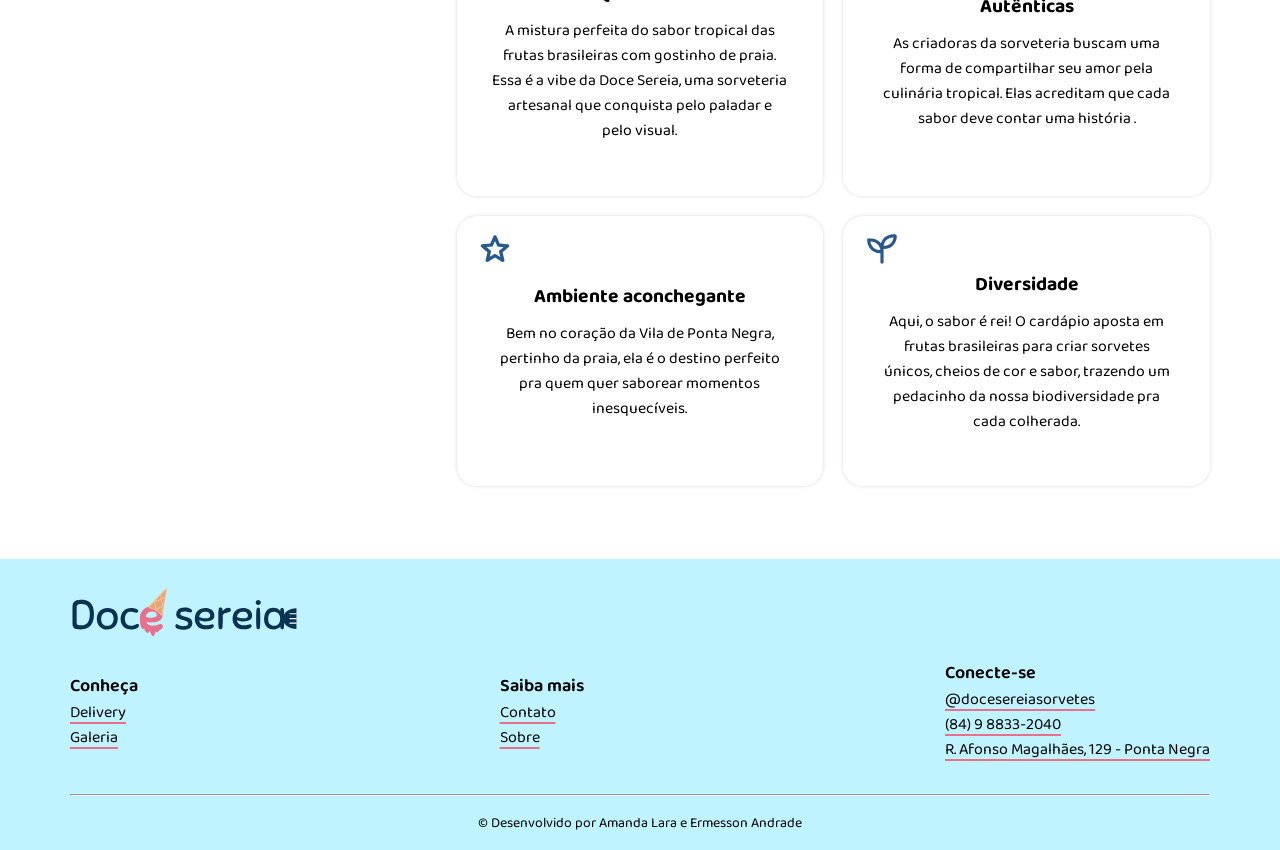
==== commit eef4e64c: "responsive home" ====
--- a/index.html
+++ b/index.html
@@ -5,7 +5,8 @@
     <meta name="viewport" content="width=device-width, initial-scale=1.0">
     <title>Doce Sereia</title>
     <link rel="shortcut icon" href="assets/icons/favicon.png" type="image/x-icon">
-    <link rel="stylesheet" href="../styles/main.css">
+    <link rel="stylesheet" href="styles/main.css">
+    <link rel="stylesheet" href="styles/home-responsive.css">
     <link rel="stylesheet" href="https://cdnjs.cloudflare.com/ajax/libs/font-awesome/5.15.4/css/all.min.css">
     <script src="scripts/main.js"></script>
 </head>
@@ -15,38 +16,40 @@
             <nav class="nav-header">
                 <ul class="flex-row">
                     <li>
-                        <a class="pink-underline" href="#">Home</a>
-                    </li>
-                    <li>
-                        <a class="pink-underline" href="#">Galeria</a>
-                    </li>
-                    <li>
-                        <a class="pink-underline" href="#">Sobre</a>
+                        <a class="pink-underline" href="index.html">Home</a>
+                    </li>
+                    <li>
+                        <a class="pink-underline" href="gallery.html">Galeria</a>
+                    </li>
+                    <li>
+                        <a class="pink-underline" href="about.html">Sobre</a>
                     </li>
                 </ul>
             </nav>
 
             <figure class="logo-header">
-                <img src="../assets/vectors/logo-vertical.svg" alt="Logo vertical da Doce Sereia">
+                <a href="index.html">
+                    <img src="assets/vectors/logo-vertical.svg" alt="Logo vertical da Doce Sereia">
+                </a>
             </figure>
             <nav class="nav-header flex-row">
                 <ul class="flex-row">
                     <li>
-                        <a class="pink-underline" href="#">Delivery</a>
-                    </li>
-                    <li>
-                        <a class="pink-underline" href="#">Contato</a>
+                        <a class="pink-underline" href="delivery.html">Delivery</a>
+                    </li>
+                    <li>
+                        <a class="pink-underline" href="contact.html">Contato</a>
                     </li>
                 </ul>
 
                 <button class="seja-doce-button">
-                    <a href="#">Seja Doce!</a>
+                    <a href="register.html">Seja Doce!</a>
                 </button>
             </nav>
         </div>
         <div class="header-mobile">
             <figure class="logo-header-mobile">
-                <img src="../assets/vectors/logo-horizontal.svg" alt="">
+                <img src="assets/vectors/logo-horizontal.svg" alt="">
             </figure>
 
             <div class="dropdown">
@@ -68,7 +71,10 @@
     <main>
         <section class="hero flex-row container">
             <div class="flex-column hero-texts">
-                <h1>
+                <h1 class="responsive-title">
+                    A vida é muito curta para ser amargo. Seja doce!
+                </h1>
+                <h1 class="desktop-title">
                     A Vida é muito<span><img src="assets/icons/shine.png" alt="Estrela" class="shine shine-3"></span>   
                     curta pra ser 
                     amargo.<span><img src="assets/icons/shine.png" alt="Estrela" class="shine shine-4"></span><br>
@@ -114,18 +120,24 @@
             <div class="icecreams-cards-wrapper flex-row">
                 <div class="icecream-card">
                     <img src="assets/others/casquinhas.png" alt="Foto do card" class="icecream-card-img">
-                    <h2>Casquinhas</h2>
-                    <h3>A favorita!</h3>
+                    <div class="card-icecream-texts">
+                        <h2>Casquinhas</h2>
+                        <h3>A favorita!</h3>
+                    </div>
                 </div>
                 <div class="icecream-card">
                     <img src="assets/others/picoles.png" alt="Foto do card" class="icecream-card-img">
-                    <h2>Picolés</h2>
-                    <h3>Ideais pro calor</h3>
+                    <div class="card-icecream-texts">
+                        <h2>Picolés</h2>
+                        <h3>Ideais pro calor</h3>
+                    </div>
                 </div>
                 <div class="icecream-card">
                     <img src="assets/others/tacas.png" alt="Foto do card" class="icecream-card-img">
-                    <h2>No copo</h2>
-                    <h3>Mais sofisticado</h3>
+                    <div class="card-icecream-texts">
+                        <h2>No copo</h2>
+                        <h3>Mais sofisticado</h3>
+                    </div>
                 </div>
             </div>
             
@@ -177,7 +189,7 @@
     <footer class="flex-column">
         <div class="footer-content">
             <figure class="logo-footer">
-                <img src="../assets/vectors/logo-horizontal.svg" alt="Logo Horizontal da Doce Sereia">
+                <img src="assets/vectors/logo-horizontal.svg" alt="Logo Horizontal da Doce Sereia">
             </figure>
     
             <div class="info-wrapper-footer">
@@ -186,10 +198,10 @@
                     <ul>
                         <li class="footer-section-title">Conheça</li>
                         <li class="pink-underline">
-                            <i></i><a href="#">Delivery</a>
-                        </li>
-                        <li class="pink-underline">
-                            <i></i><a href="#">Galeria</a>
+                            <i></i><a href="delivery.html">Delivery</a>
+                        </li>
+                        <li class="pink-underline">
+                            <i></i><a href="gallery.html">Galeria</a>
                         </li>
                     </ul>
                 </div>
@@ -197,10 +209,10 @@
                     <ul>
                         <li class="footer-section-title">Saiba mais</li>
                         <li class="pink-underline">
-                            <a href="#">Contato</a>
-                        </li>
-                        <li class="pink-underline">
-                            <a href="#">Sobre</a>
+                            <a href="contact.html">Contato</a>
+                        </li>
+                        <li class="pink-underline">
+                            <a href="about.html">Sobre</a>
                         </li>
                     </ul>
                 </div>
@@ -208,13 +220,13 @@
                     <ul>
                         <li class="footer-section-title">Conecte-se</li>
                         <li class="pink-underline">
-                            <i></i><a href="#">@docesereiasorvetes</a>
-                        </li>
-                        <li class="pink-underline">
-                            <i></i><a href="#">(84) 9 8833-2040</a>
-                        </li>
-                        <li class="pink-underline">
-                            <i></i><a href="#">R. Afonso Magalhães, 129 - Ponta Negra</a>
+                            <i></i><a target="_blank" href="https://www.instagram.com/docesereiasorvetes/">@docesereiasorvetes</a>
+                        </li>
+                        <li class="pink-underline">
+                            <i></i><a target="_blank" href="tel:+5584998332040">(84) 9 8833-2040</a>
+                        </li>
+                        <li class="pink-underline">
+                            <i></i><a target="_blank" href="https://maps.app.goo.gl/mbs2X7UTCmA4CGFN6">R. Afonso Magalhães, 129 - Ponta Negra</a>
                         </li>
                     </ul>
                 </div>
--- a/styles/main.css
+++ b/styles/main.css
@@ -64,12 +64,6 @@
   text-decoration: underline var(--main-yellow);
   text-decoration-thickness: 2px;
   text-underline-offset: 5px;
-
-  &:hover {
-    transition-duration: 0.2s;
-    color: var(--main-yellow);
-    cursor: pointer;
-  }
 }
 
 @media screen and (max-width: 1140px) {
@@ -81,6 +75,6 @@
   }
 
   .container {
-    width: 600px;
+    width: 90vw;
   }
 }
--- a/styles/home-responsive.css
+++ b/styles/home-responsive.css
@@ -0,0 +1,112 @@
+@import url('variables.css');
+
+@media screen and (max-width: 480px) {
+    * {
+        margin: 0 !important;
+    }
+
+    br {
+        content: ' ' !important;
+    }
+    br:after {
+        content: ' ' !important;
+    }
+
+    section.hero {
+        
+        width: 90vw;
+        display: flex;
+        flex-direction: column-reverse;
+        gap: 1.5em;
+
+        .hero-texts {
+            width: 100%;
+
+            display: flex;
+            align-items: center;
+        }
+
+        h1.desktop-title {
+            display: none;
+        }
+
+        h1.responsive-title {
+            font-size: 40px;
+            display: block;
+            text-align: center;
+        }
+
+        figure.main-image {
+            width: 90%;
+        }
+
+        .hero-section-subtext {
+            width: 80%;
+
+            figure img {
+                width: 3em !important;
+            }
+        }
+    }
+
+    .transition-home-1 {
+        padding: 0 !important;
+        width: 100dvw;
+
+        align-items: center;
+        justify-content: left;
+
+        .transition-1-message:nth-child(1),
+        .transition-1-message:nth-child(2),
+        .transition-1-message:nth-child(3) {
+            display: none;
+        }  
+
+        .transition-1-message {
+            width: 100%;
+        }
+    }
+
+    .our-icecreams {
+        margin: 0 !important;
+        gap: 1em !important;
+
+        h1 {
+            margin-bottom: 0 !important;
+        }
+
+        .icecreams-cards-wrapper {
+            width: 100%;
+            flex-direction: column;
+
+            .icecream-card {
+                padding: 1em !important;
+                display: flex;
+                flex-direction: row;
+                justify-content: space-between;
+                align-items: center;
+
+                .icecream-card-img {
+                    transform: translateX(0) !important;
+                    position: relative !important;
+                    top: auto !important;
+                    left: auto !important;
+
+                    transform: scale(0.9) !important;
+                }
+
+                .card-icecream-texts {
+                    display: flex;
+                    flex-direction: column;
+                    justify-content: left;
+
+                    h2, h3 {
+                        text-align: left;
+                        
+                        transform: scale(1.1);
+                    }
+                }
+            }
+        }
+    }
+}
